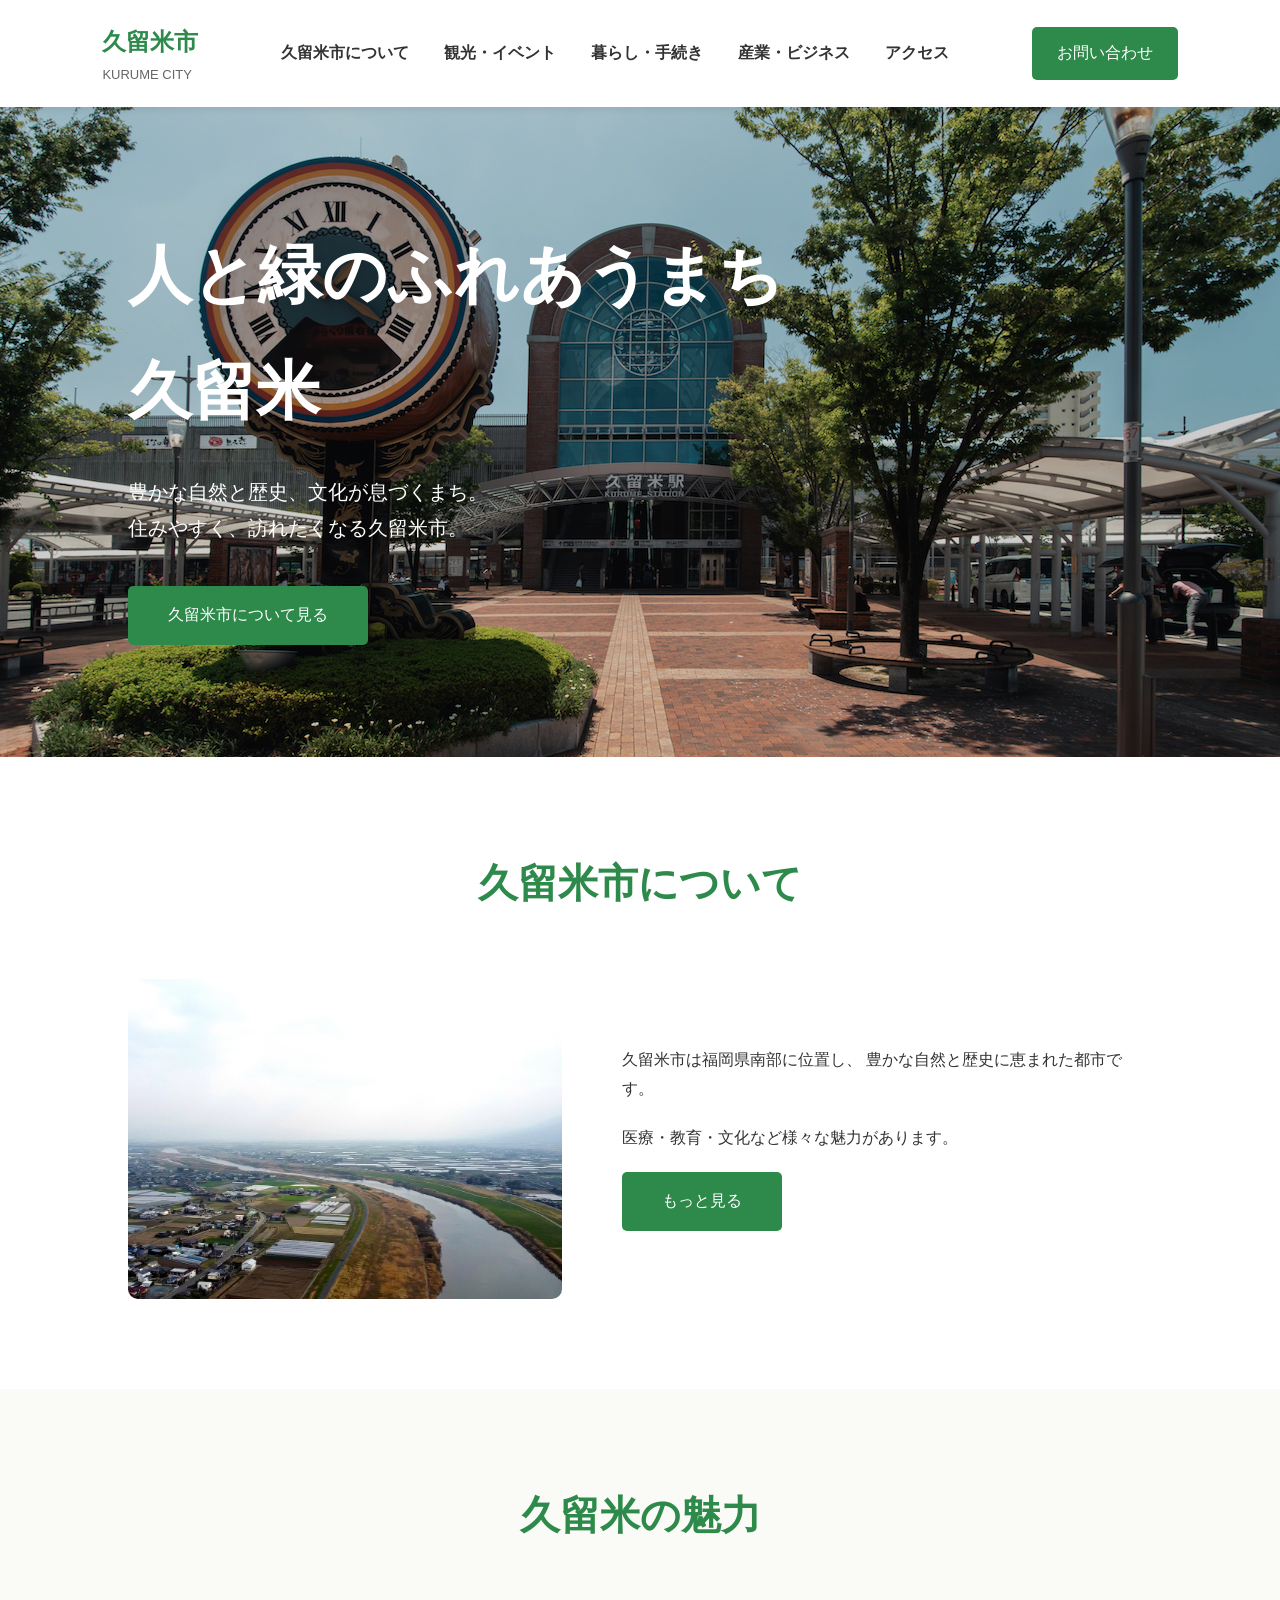
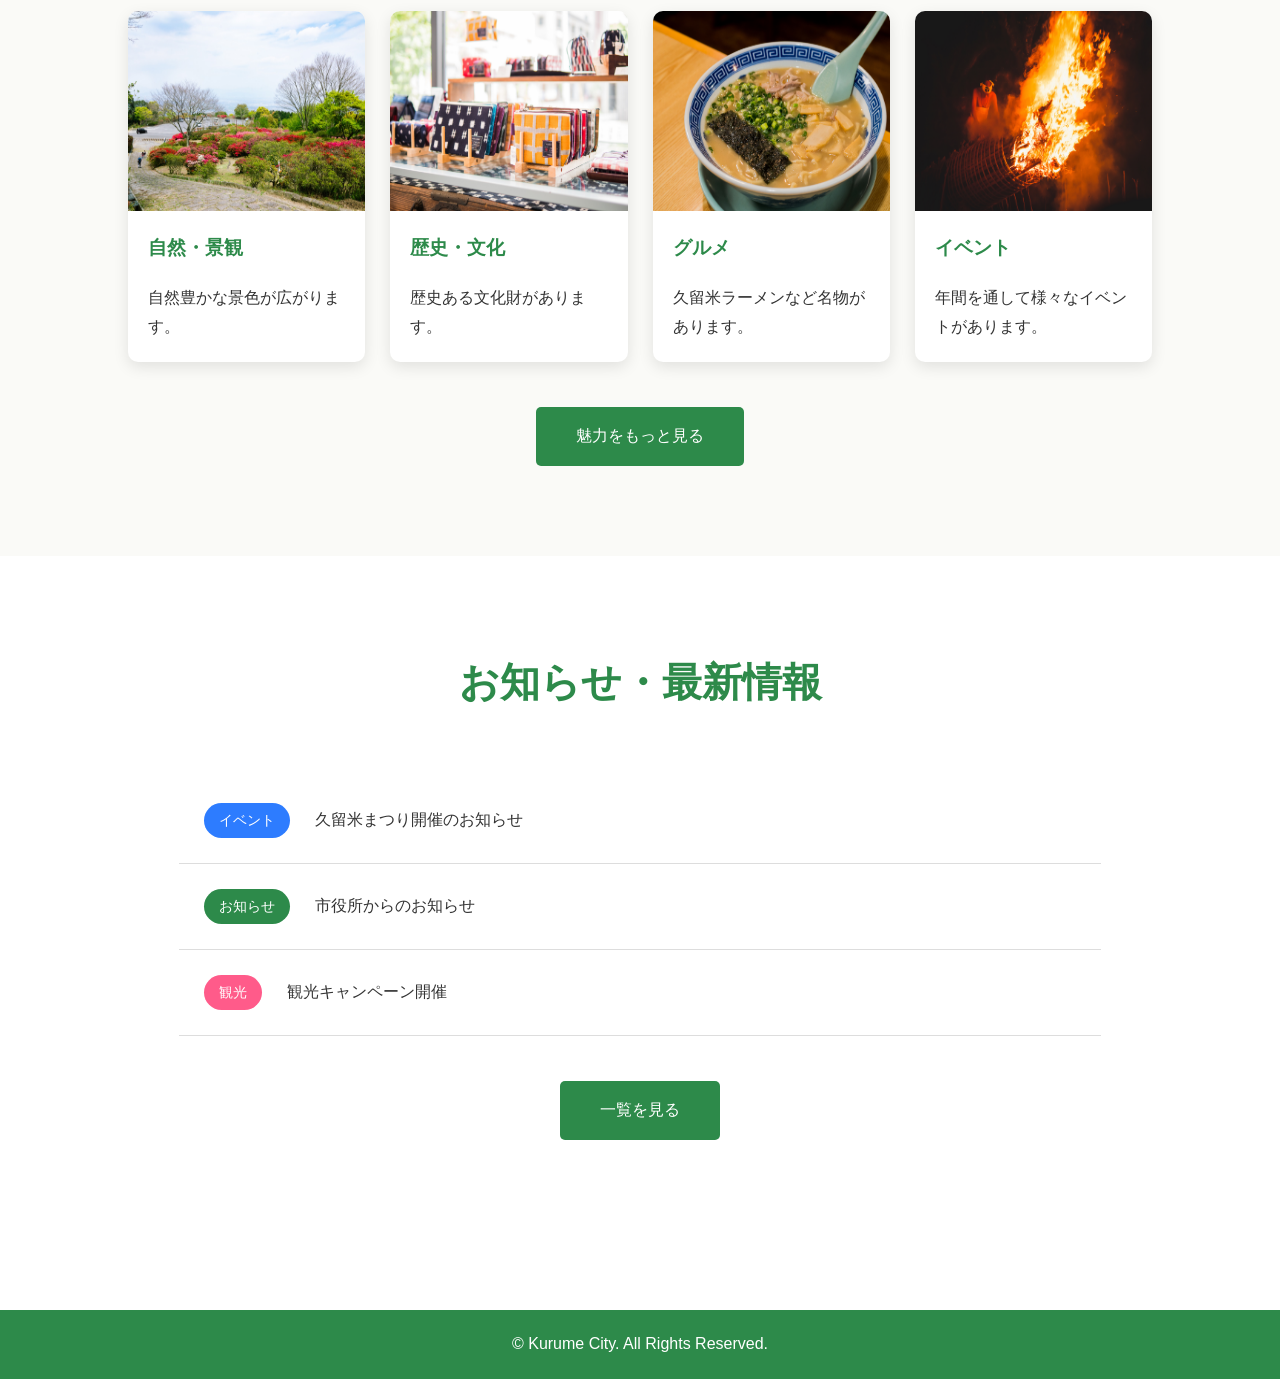
==== gagaga/index.html @ 1f62e01f "画像をつけた" ====
<!DOCTYPE html>
<html lang="ja">
<head>
    <meta charset="UTF-8">
    <meta name="viewport" content="width=device-width, initial-scale=1.0">
    <title>久留米市紹介</title>
    <link rel="stylesheet" href="style.css">
</head>

<body>

<!-- ================= ヘッダー ================= -->

<header>

    <div class="logo">
        <h2>久留米市</h2>
        <p>KURUME CITY</p>
    </div>

    <nav>
        <ul>
            <li><a href="#">久留米市について</a></li>
            <li><a href="#">観光・イベント</a></li>
            <li><a href="#">暮らし・手続き</a></li>
            <li><a href="#">産業・ビジネス</a></li>
            <li><a href="#">アクセス</a></li>
        </ul>
    </nav>

    <a href="#" class="contact">お問い合わせ</a>

</header>

<!-- ================= メイン画像 ================= -->

<section class="hero">

    <div class="hero-text">

        <h1>
            人と緑のふれあうまち<br>
            久留米
        </h1>

        <p>
            豊かな自然と歴史、文化が息づくまち。<br>
            住みやすく、訪れたくなる久留米市。
        </p>

        <a href="#" class="button">
            久留米市について見る
        </a>

    </div>

</section>

<!-- ================= 久留米市について ================= -->

<section class="about">

    <h2>久留米市について</h2>

    <div class="about-box">

        <div class="about-image"></div>

        <div class="about-text">

            <p>
                久留米市は福岡県南部に位置し、
                豊かな自然と歴史に恵まれた都市です。
            </p>

            <p>
                医療・教育・文化など様々な魅力があります。
            </p>

            <a href="#" class="button">
                もっと見る
            </a>

        </div>

    </div>

</section>

<!-- ================= 魅力 ================= -->

<section class="feature">

    <h2>久留米の魅力</h2>

    <div class="cards">

        <div class="card">

            <div class="card-image">
                <img class="card-images" src="images/久留米森林つつじ公園.jpg" alt="a">
            </div>

            <h3>自然・景観</h3>

            <p>自然豊かな景色が広がります。</p>

        </div>

        <div class="card">

            <div class="card-image">
                <img class="card-images" src="images/久留米絣.JPG" alt="a">
            </div>

            <h3>歴史・文化</h3>

            <p>歴史ある文化財があります。</p>

        </div>

        <div class="card">

            <div class="card-image">
                <img class="card-images" src="images/久留米ラーメン.JPG" alt="a">
            </div>

            <h3>グルメ</h3>

            <p>久留米ラーメンなど名物があります。</p>

        </div>

        <div class="card">

            <div class="card-image">
                <img class="card-images" src="images/鬼夜.jpg" alt="">
            </div>

            <h3>イベント</h3>

            <p>年間を通して様々なイベントがあります。</p>

        </div>

    </div>

    <div class="center">

        <a href="#" class="button">
            魅力をもっと見る
        </a>

    </div>

</section>

<!-- ================= お知らせ ================= -->

<section class="news">

    <h2>お知らせ・最新情報</h2>

    <div class="news-list">

        <div class="news-item">
            <span class="tag blue">イベント</span>
            <p>久留米まつり開催のお知らせ</p>
        </div>

        <div class="news-item">
            <span class="tag green">お知らせ</span>
            <p>市役所からのお知らせ</p>
        </div>

        <div class="news-item">
            <span class="tag pink">観光</span>
            <p>観光キャンペーン開催</p>
        </div>

    </div>

    <div class="center">

        <a href="#" class="button">
            一覧を見る
        </a>

    </div>

</section>

<!-- ================= フッター ================= -->

<footer>

    <div class="copy">

        © Kurume City. All Rights Reserved.

    </div>

</footer>

</body>
</html>
---- gagaga/style.css ----
/* ------------------------
   共通設定
------------------------ */
*{
    margin:0;
    padding:0;
    box-sizing:border-box;
}

body{
    font-family:"Yu Gothic","Hiragino Kaku Gothic ProN",sans-serif;
    color:#333;
    background:#fff;
    line-height:1.8;
}

a{
    text-decoration:none;
}

img{
    width:100%;
}

/* ------------------------
   ヘッダー
------------------------ */

header{
    display:flex;
    justify-content:space-between;
    align-items:center;
    padding:20px 8%;
    background:#fff;
    position:sticky;
    top:0;
    z-index:1000;
    box-shadow:0 2px 8px rgba(0,0,0,.08);
}

.logo h2{
    color:#2d8a4a;
}

.logo p{
    font-size:13px;
    color:#666;
}

nav ul{
    display:flex;
    list-style:none;
    gap:35px;
}

nav a{
    color:#333;
    font-weight:bold;
    transition:.3s;
}

nav a:hover{
    color:#2d8a4a;
}

.contact{
    background:#2d8a4a;
    color:#fff;
    padding:12px 25px;
    border-radius:5px;
    transition:.3s;
}

.contact:hover{
    background:#256f3c;
}

/* ------------------------
   メイン画像
------------------------ */

.hero{
    height:650px;

    background:
    linear-gradient(rgba(0,0,0,.2),rgba(0,0,0,.2)),
    url("images/JR久留米駅.jpg");

    background-size:cover;
    background-position:center;

    display:flex;
    align-items:center;

    padding-left:10%;
}

.hero-text{
    color:white;
}

.hero h1{
    font-size:64px;
    margin-bottom:25px;
}

.hero p{
    font-size:20px;
    margin-bottom:40px;
}

.button{

    display:inline-block;

    background:#2d8a4a;

    color:white;

    padding:15px 40px;

    border-radius:5px;

    transition:.3s;

}

.button:hover{

    background:#256f3c;

}

/* ------------------------
   共通
------------------------ */

section{

    padding:90px 10%;

}

section h2{

    text-align:center;

    font-size:40px;

    color:#2d8a4a;

    margin-bottom:60px;

}

/* ------------------------
   久留米市について
------------------------ */

.about-box{

    display:flex;

    align-items:center;

    gap:60px;

}

.about-image{

    width:45%;

    height:320px;

    background:#ddd url("images/筑後川.jpg") center/cover;

    border-radius:10px;

}

.about-text{

    width:55%;

}

.about-text p{

    margin-bottom:20px;

}

/* ------------------------
   魅力
------------------------ */

.feature{

    background:#fafaf7;

}

.cards{

    display:flex;

    justify-content:space-between;

    gap:25px;

}

.card{

    width:24%;

    background:white;

    border-radius:10px;

    overflow:hidden;

    box-shadow:0 5px 15px rgba(0,0,0,.1);

    transition:.3s;

}

.card:hover{

    transform:translateY(-8px);

}

.card-image{
    height:200px;
    background:#ccc;
}
.card-images{
    height:200px;
}
.card h3{

    margin:20px;

    color:#2d8a4a;

}

.card p{

    margin:0 20px 20px;

}

.center{

    text-align:center;

    margin-top:45px;

}

/* ------------------------
   お知らせ
------------------------ */

.news-list{

    width:90%;

    margin:auto;

}

.news-item{

    display:flex;

    align-items:center;

    gap:25px;

    padding:25px;

    border-bottom:1px solid #ddd;

}

.tag{

    color:white;

    padding:5px 15px;

    border-radius:30px;

    font-size:14px;

}

.blue{

    background:#2d7cff;

}

.green{

    background:#2d8a4a;

}

.pink{

    background:#ff5b8a;

}

/* ------------------------
   フッター
------------------------ */

footer{

    background:#eef4ef;

    margin-top:80px;

}

.copy{

    text-align:center;

    padding:20px;

    background:#2d8a4a;

    color:white;

}

/* ------------------------
   スマホ対応
------------------------ */

@media(max-width:768px){

header{

    flex-direction:column;

    gap:20px;

}

nav ul{

    flex-wrap:wrap;

    justify-content:center;

}

.hero{

    height:500px;

    padding:40px;

}

.hero h1{

    font-size:42px;

}

.about-box{

    flex-direction:column;

}

.about-image{

    width:100%;

}

.about-text{

    width:100%;

}

.cards{

    flex-direction:column;

}

.card{

    width:100%;

}

.footer-container{

    flex-direction:column;

    gap:40px;

}

.news-item{

    flex-direction:column;

    align-items:flex-start;

}

}
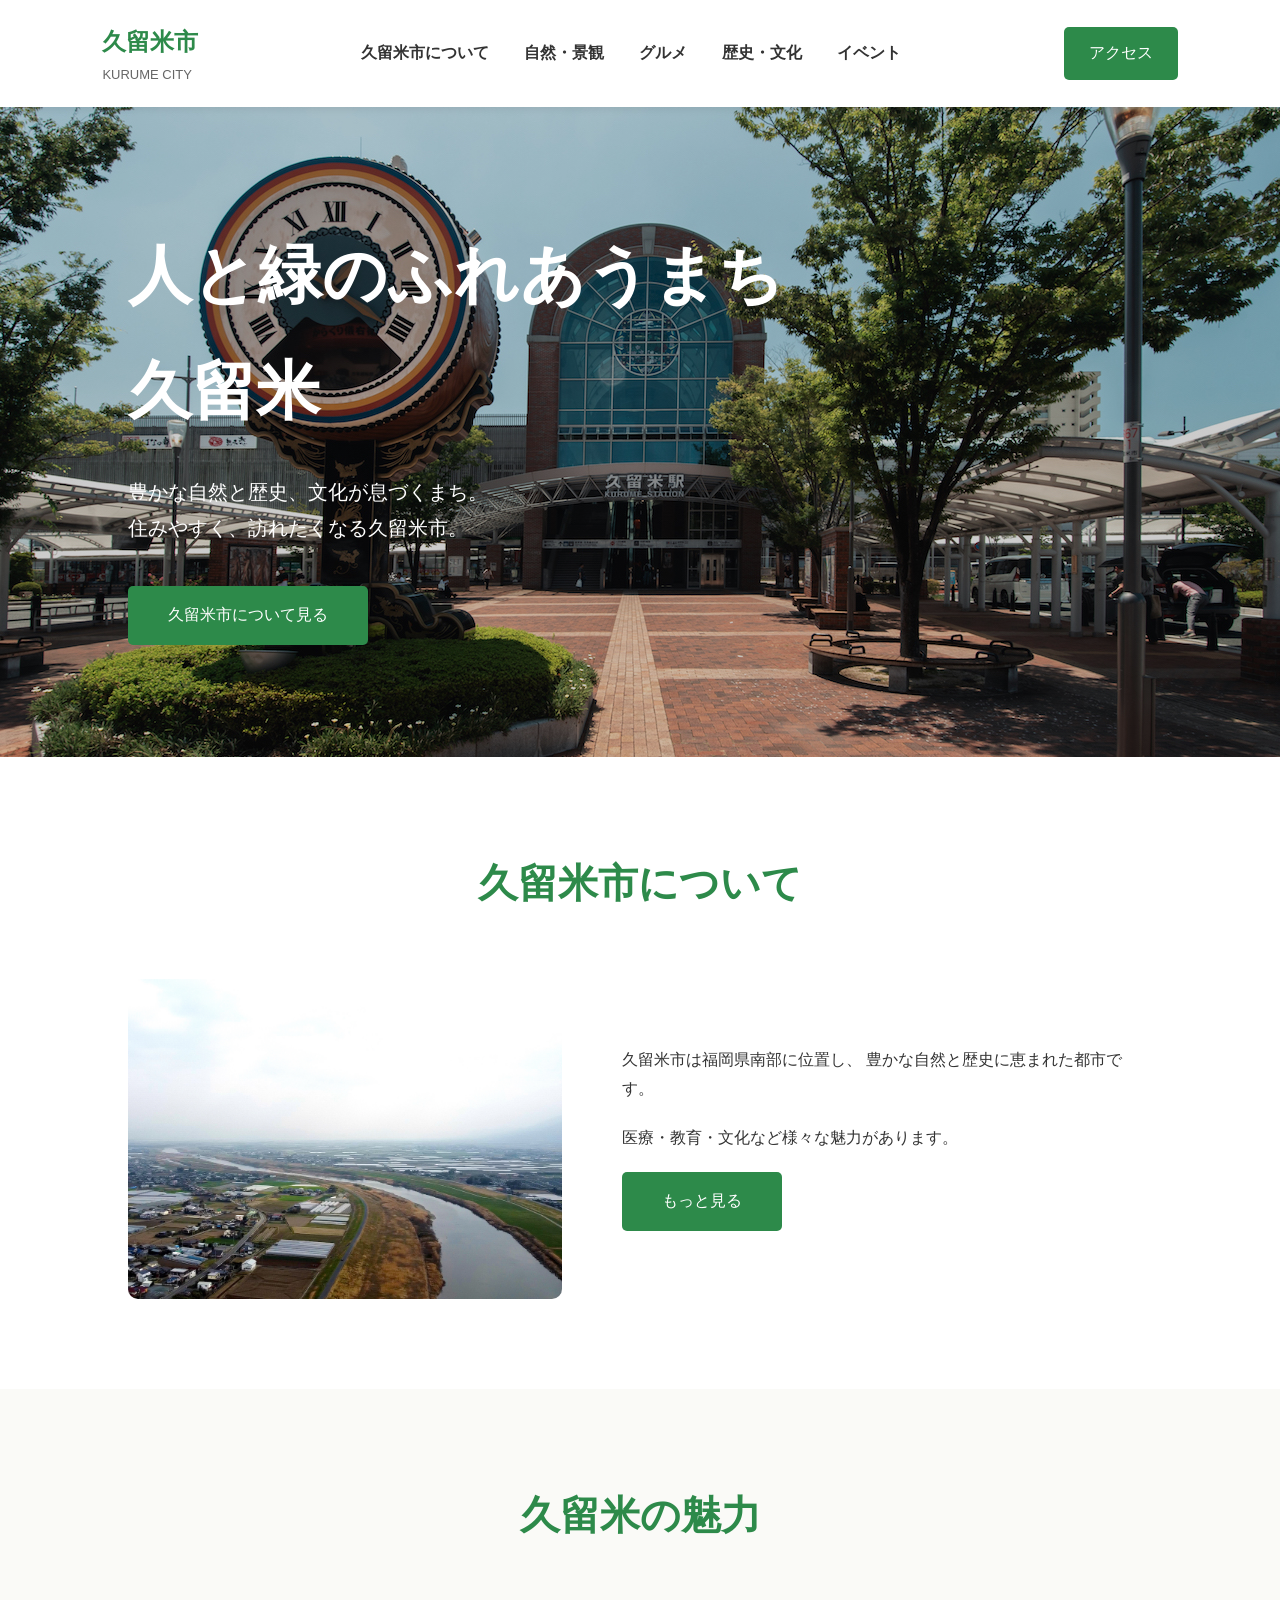
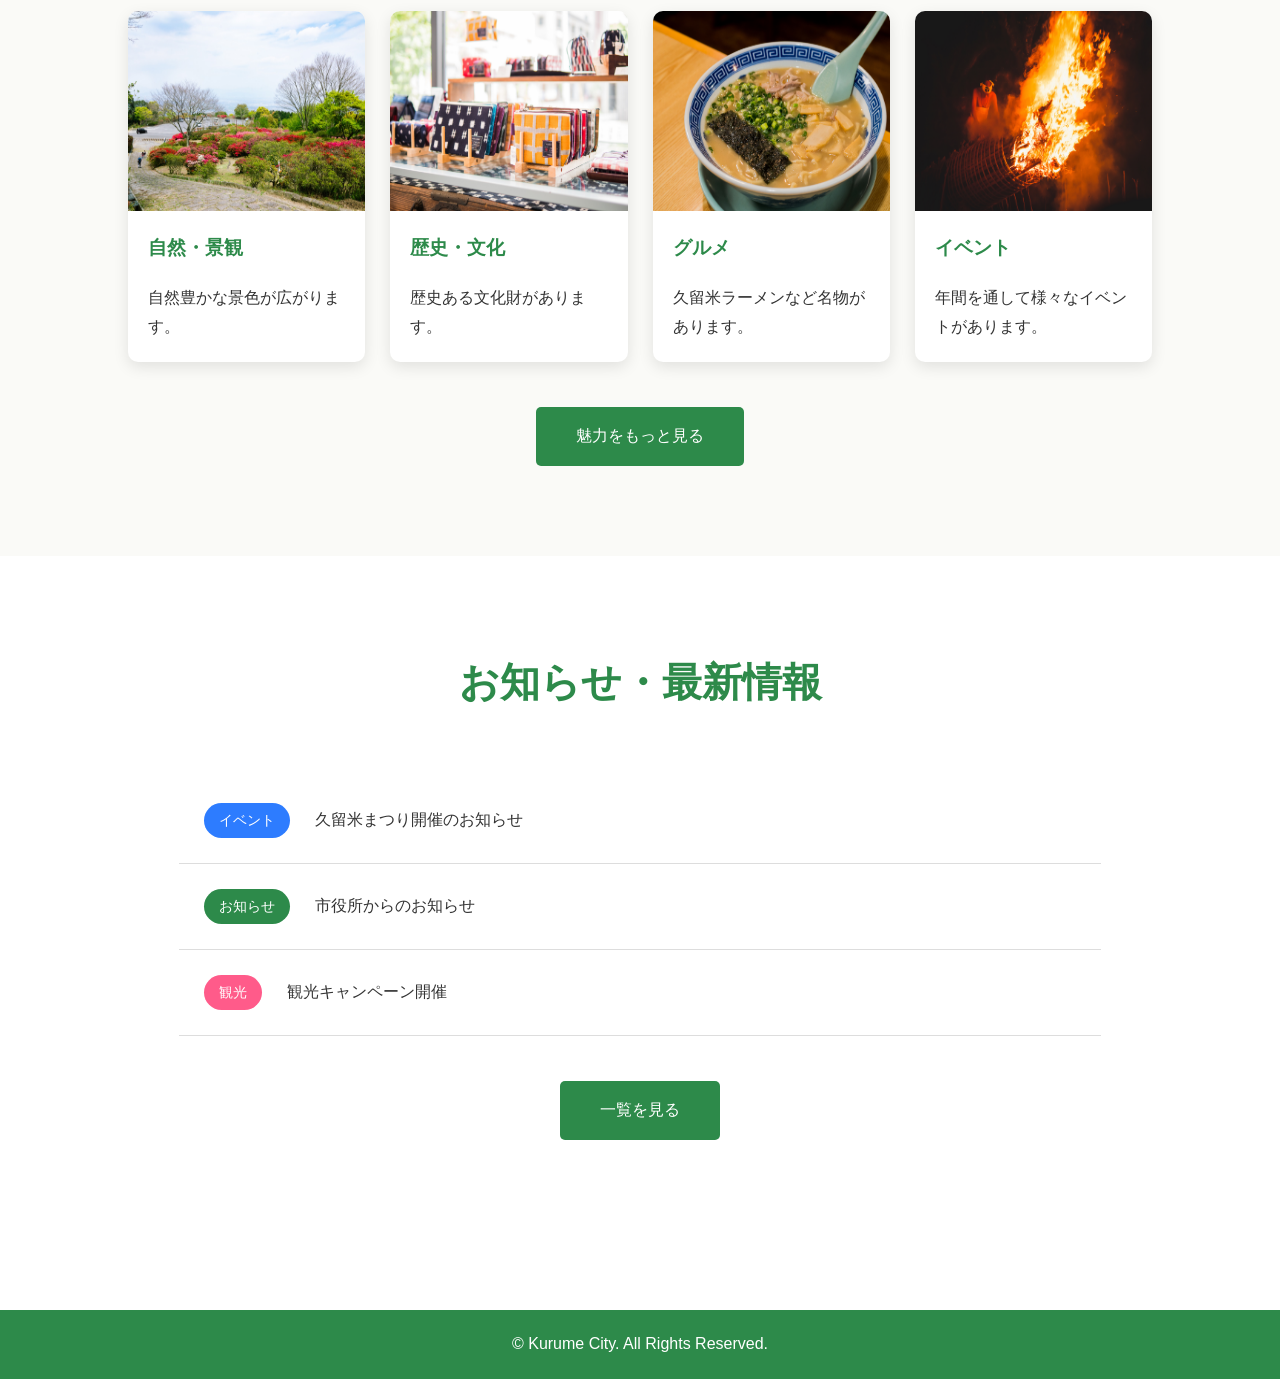
==== commit 3444f507: "コーディング" ====
--- a/gagaga/index.html
+++ b/gagaga/index.html
@@ -21,14 +21,14 @@
     <nav>
         <ul>
             <li><a href="#">久留米市について</a></li>
-            <li><a href="#">観光・イベント</a></li>
-            <li><a href="#">暮らし・手続き</a></li>
-            <li><a href="#">産業・ビジネス</a></li>
-            <li><a href="#">アクセス</a></li>
+            <li><a href="#">自然・景観</a></li>
+            <li><a href="#">グルメ</a></li>
+            <li><a href="#">歴史・文化</a></li>
+            <li><a href="#">イベント</a></li>
         </ul>
     </nav>
 
-    <a href="#" class="contact">お問い合わせ</a>
+    <a href="#" class="contact">アクセス</a>
 
 </header>
 
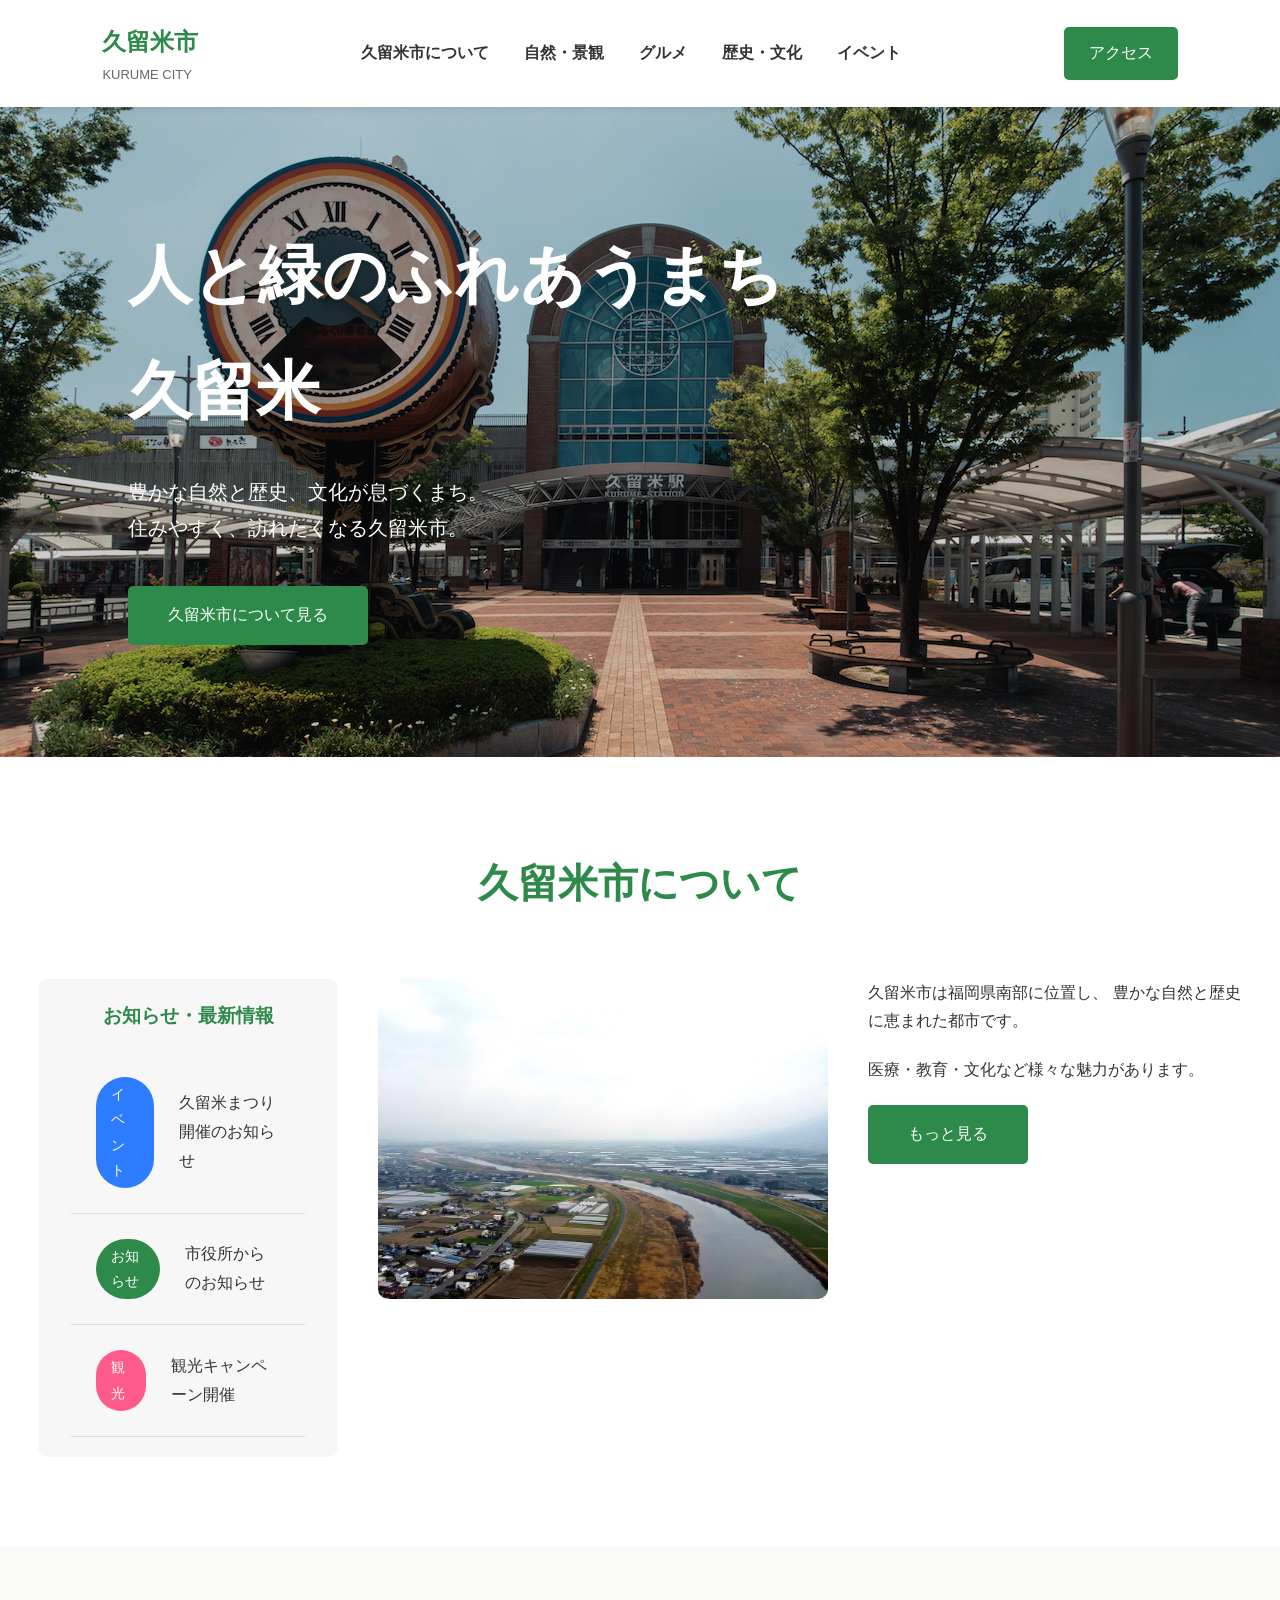
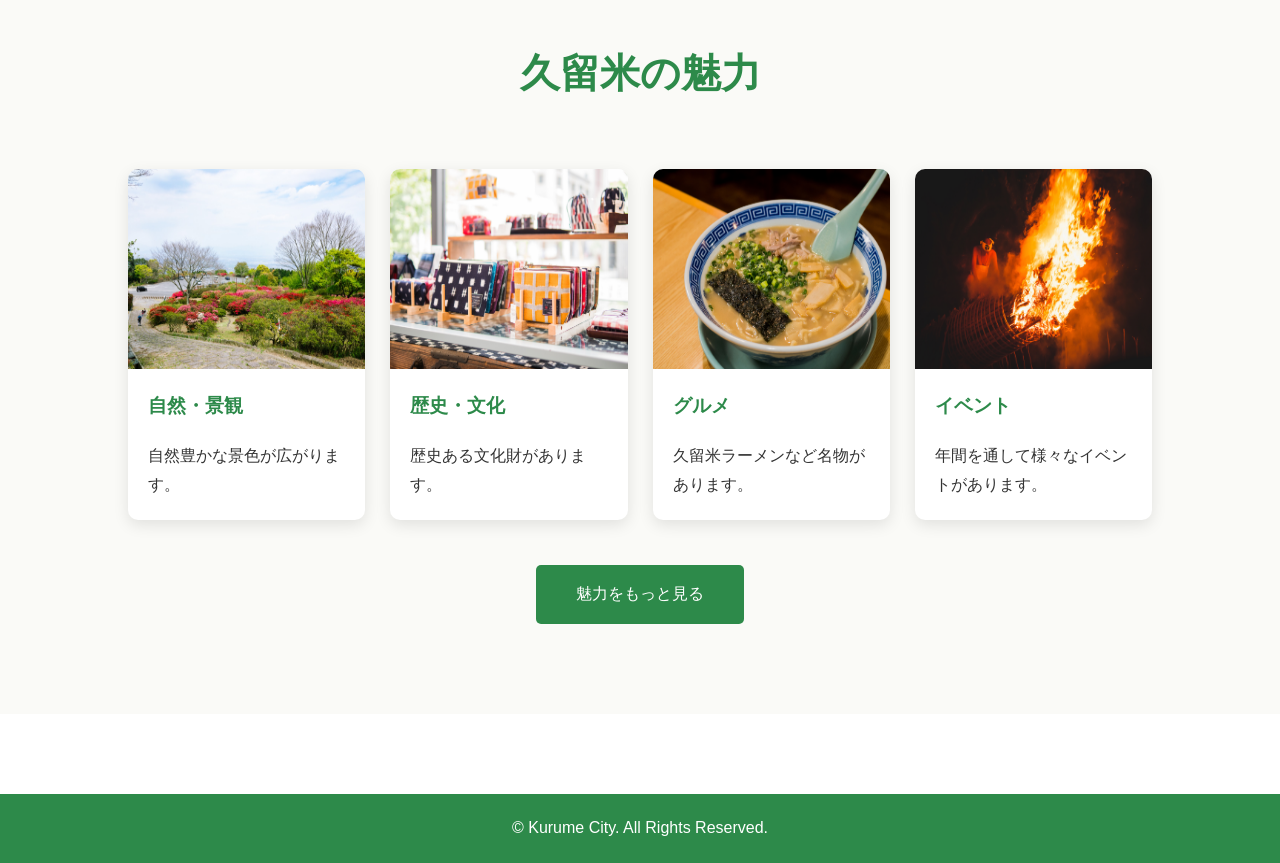
==== commit eb53bff4: "コーディング" ====
--- a/gagaga/index.html
+++ b/gagaga/index.html
@@ -64,7 +64,36 @@
 
     <div class="about-box">
 
-        <div class="about-image"></div>
+        <!-- 左側（お知らせ） -->
+        <aside class="news-side">
+
+            <h3>お知らせ・最新情報</h3>
+
+            <div class="news-list">
+
+                <div class="news-item">
+                    <span class="tag blue">イベント</span>
+                    <p>久留米まつり開催のお知らせ</p>
+                </div>
+
+                <div class="news-item">
+                    <span class="tag green">お知らせ</span>
+                    <p>市役所からのお知らせ</p>
+                </div>
+
+                <div class="news-item">
+                    <span class="tag pink">観光</span>
+                    <p>観光キャンペーン開催</p>
+                </div>
+
+            </div>
+
+        </aside>
+
+        <!-- 右側 -->
+        <div class="about-image">
+            <img src="images/about.jpg" alt="">
+        </div>
 
         <div class="about-text">
 
@@ -77,9 +106,7 @@
                 医療・教育・文化など様々な魅力があります。
             </p>
 
-            <a href="#" class="button">
-                もっと見る
-            </a>
+            <a href="#" class="button">もっと見る</a>
 
         </div>
 
@@ -157,38 +184,6 @@
 
 <!-- ================= お知らせ ================= -->
 
-<section class="news">
-
-    <h2>お知らせ・最新情報</h2>
-
-    <div class="news-list">
-
-        <div class="news-item">
-            <span class="tag blue">イベント</span>
-            <p>久留米まつり開催のお知らせ</p>
-        </div>
-
-        <div class="news-item">
-            <span class="tag green">お知らせ</span>
-            <p>市役所からのお知らせ</p>
-        </div>
-
-        <div class="news-item">
-            <span class="tag pink">観光</span>
-            <p>観光キャンペーン開催</p>
-        </div>
-
-    </div>
-
-    <div class="center">
-
-        <a href="#" class="button">
-            一覧を見る
-        </a>
-
-    </div>
-
-</section>
 
 <!-- ================= フッター ================= -->
 
--- a/gagaga/style.css
+++ b/gagaga/style.css
@@ -5,6 +5,7 @@
     margin:0;
     padding:0;
     box-sizing:border-box;
+    border: solid 0px black;
 }
 
 body{
@@ -157,6 +158,9 @@
    久留米市について
 ------------------------ */
 
+.about {
+    padding: 90px 3%;;
+}
 .about-box{
 
     display:flex;
@@ -189,6 +193,40 @@
 
     margin-bottom:20px;
 
+}
+.about-box{
+    display:flex;
+    gap:40px;
+    align-items:flex-start;
+}
+
+/* 左側のお知らせ */
+.news-side{
+    width:300px;
+    background:#f7f7f7;
+    padding:20px;
+    border-radius:10px;
+}
+
+.news-side h3{
+    text-align:center;
+    color:#2d8a4a;
+    margin-bottom:20px;
+}
+
+/* 真ん中の画像 */
+.about-image{
+    width:450px;
+}
+
+.about-image img{
+    width:100%;
+    border-radius:10px;
+}
+
+/* 右側の説明 */
+.about-text{
+    flex:1;
 }
 
 /* ------------------------
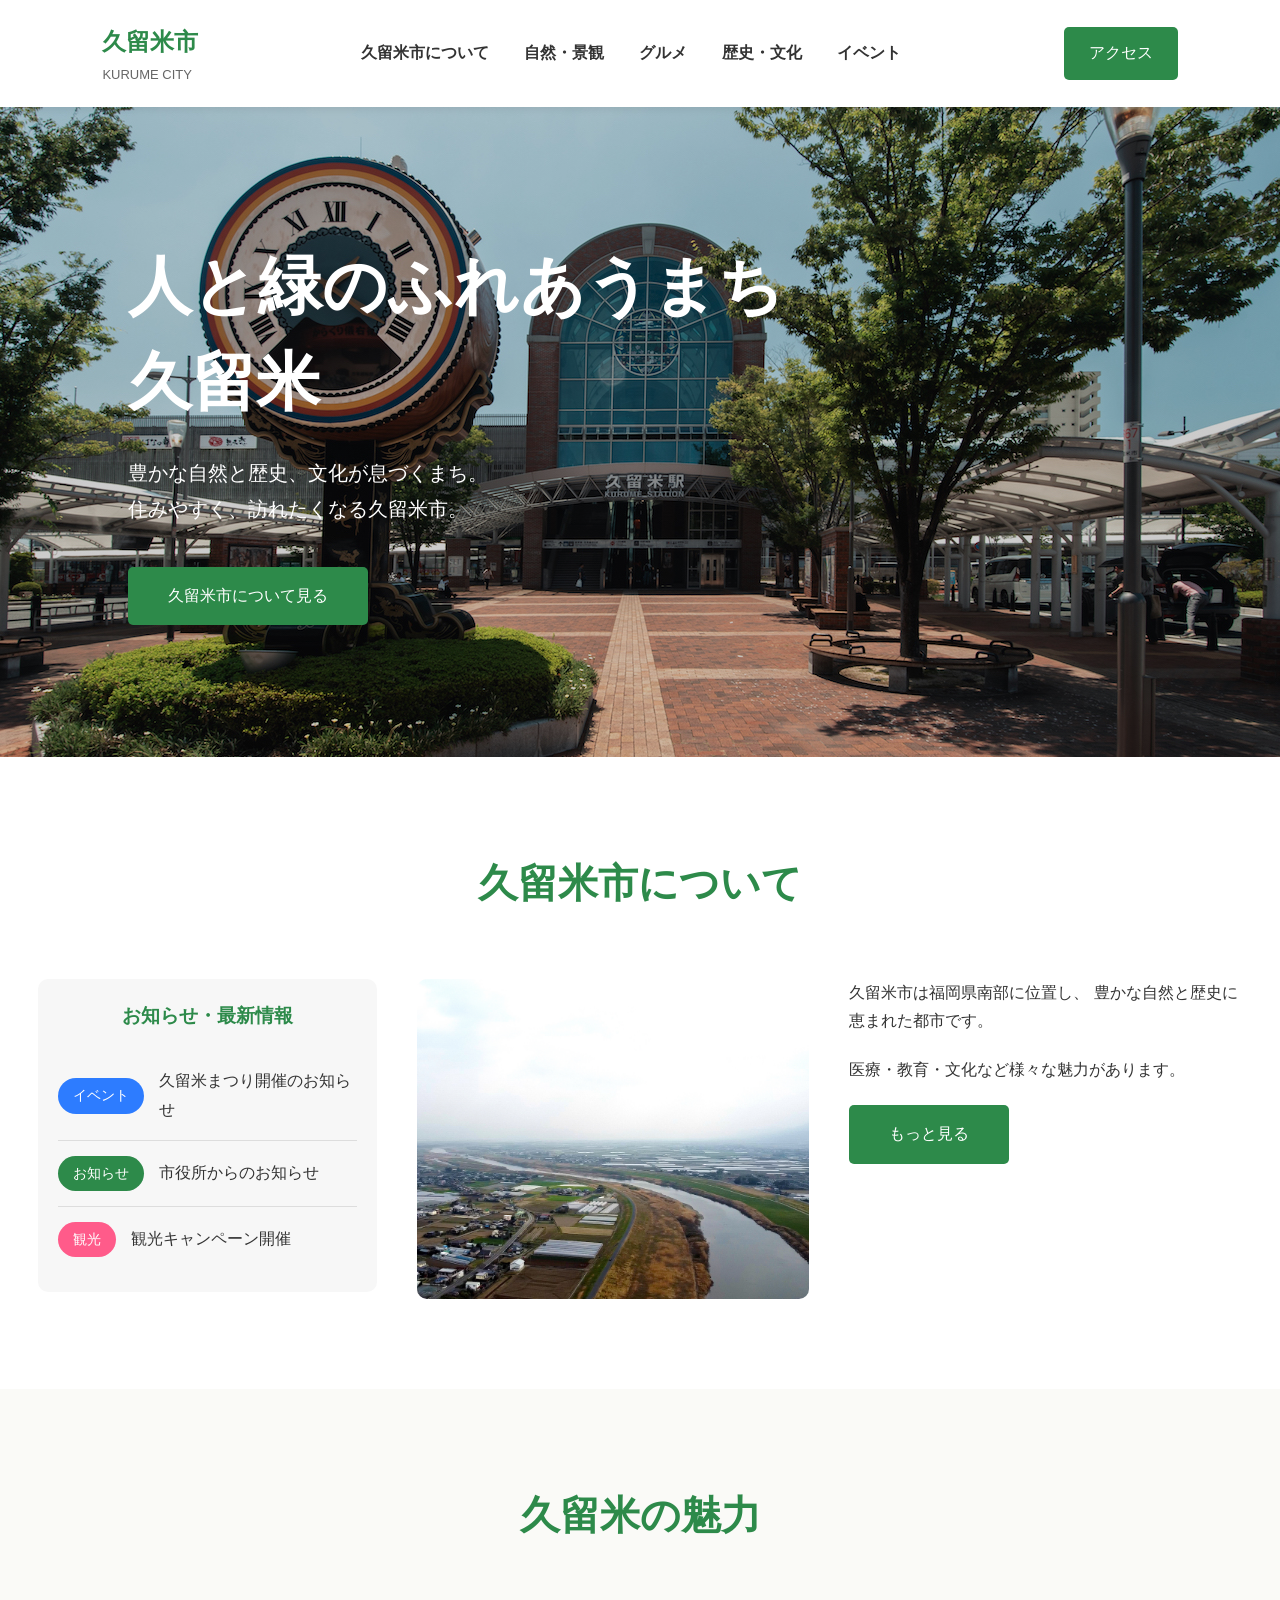
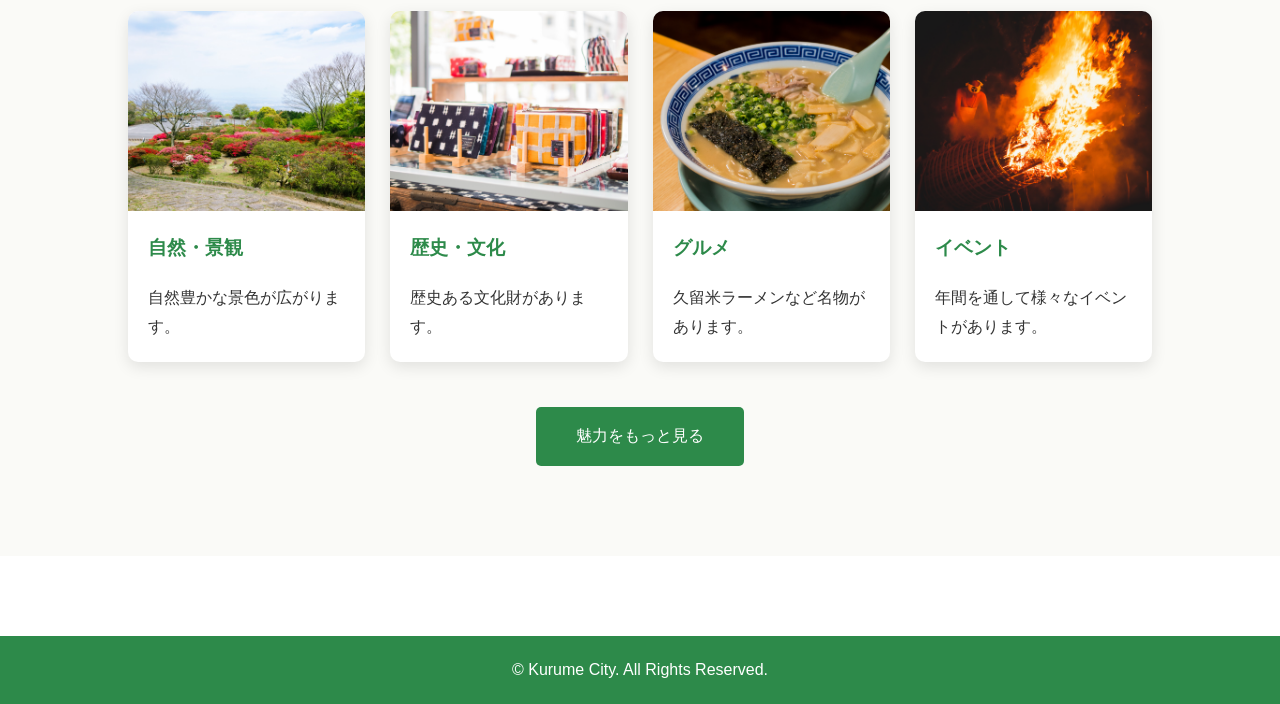
==== commit 0208f3b1: "home完成" ====
--- a/gagaga/index.html
+++ b/gagaga/index.html
@@ -20,11 +20,11 @@
 
     <nav>
         <ul>
-            <li><a href="#">久留米市について</a></li>
+            <li><a href="index.html">久留米市について</a></li>
             <li><a href="#">自然・景観</a></li>
             <li><a href="#">グルメ</a></li>
             <li><a href="#">歴史・文化</a></li>
-            <li><a href="#">イベント</a></li>
+            <li><a href="event.html">イベント</a></li>
         </ul>
     </nav>
 
@@ -92,7 +92,7 @@
 
         <!-- 右側 -->
         <div class="about-image">
-            <img src="images/about.jpg" alt="">
+            <img src="images/筑後川.jpg" alt="">
         </div>
 
         <div class="about-text">
--- a/gagaga/style.css
+++ b/gagaga/style.css
@@ -1,465 +1,546 @@
-/* ------------------------
-   共通設定
------------------------- */
-*{
-    margin:0;
-    padding:0;
-    box-sizing:border-box;
-    border: solid 0px black;
-}
-
-body{
-    font-family:"Yu Gothic","Hiragino Kaku Gothic ProN",sans-serif;
-    color:#333;
-    background:#fff;
-    line-height:1.8;
-}
-
-a{
-    text-decoration:none;
-}
-
-img{
-    width:100%;
-}
-
-/* ------------------------
+* {
+    margin: 0;
+    padding: 0;
+    box-sizing: border-box;
+}
+
+body {
+    font-family: "Yu Gothic", "Hiragino Kaku Gothic ProN", sans-serif;
+    color: #333;
+    background: #fff;
+    line-height: 1.8;
+}
+
+a {
+    text-decoration: none;
+}
+
+img {
+    width: 100%;
+    display: block;
+}
+
+
+/* ==================================================
    ヘッダー
------------------------- */
-
-header{
-    display:flex;
-    justify-content:space-between;
-    align-items:center;
-    padding:20px 8%;
-    background:#fff;
-    position:sticky;
-    top:0;
-    z-index:1000;
-    box-shadow:0 2px 8px rgba(0,0,0,.08);
-}
-
-.logo h2{
-    color:#2d8a4a;
-}
-
-.logo p{
-    font-size:13px;
-    color:#666;
-}
-
-nav ul{
-    display:flex;
-    list-style:none;
-    gap:35px;
-}
-
-nav a{
-    color:#333;
-    font-weight:bold;
-    transition:.3s;
-}
-
-nav a:hover{
-    color:#2d8a4a;
-}
-
-.contact{
-    background:#2d8a4a;
-    color:#fff;
-    padding:12px 25px;
-    border-radius:5px;
-    transition:.3s;
-}
-
-.contact:hover{
-    background:#256f3c;
-}
-
-/* ------------------------
-   メイン画像
------------------------- */
-
-.hero{
-    height:650px;
+================================================== */
+
+header {
+    display: flex;
+    justify-content: space-between;
+    align-items: center;
+
+    padding: 20px 8%;
+
+    background: #fff;
+
+    position: sticky;
+    top: 0;
+    z-index: 1000;
+
+    box-shadow: 0 2px 8px rgba(0, 0, 0, 0.08);
+}
+
+
+/* --------------------------
+   ロゴ
+-------------------------- */
+
+.logo h2 {
+    color: #2d8a4a;
+}
+
+.logo p {
+    font-size: 13px;
+    color: #666;
+}
+
+
+/* --------------------------
+   ナビゲーション
+-------------------------- */
+
+nav ul {
+    display: flex;
+    gap: 35px;
+
+    list-style: none;
+}
+
+nav a {
+    color: #333;
+    font-weight: bold;
+
+    transition: 0.3s;
+}
+
+nav a:hover {
+    color: #2d8a4a;
+}
+
+
+/* --------------------------
+   アクセスボタン
+-------------------------- */
+
+.contact {
+    padding: 12px 25px;
+
+    background: #2d8a4a;
+    color: #fff;
+
+    border-radius: 5px;
+
+    transition: 0.3s;
+}
+
+.contact:hover {
+    background: #256f3c;
+}
+
+
+/* ==================================================
+   メインビジュアル
+================================================== */
+
+.hero {
+    height: 650px;
 
     background:
-    linear-gradient(rgba(0,0,0,.2),rgba(0,0,0,.2)),
-    url("images/JR久留米駅.jpg");
-
-    background-size:cover;
-    background-position:center;
-
-    display:flex;
-    align-items:center;
-
-    padding-left:10%;
-}
-
-.hero-text{
-    color:white;
-}
-
-.hero h1{
-    font-size:64px;
-    margin-bottom:25px;
-}
-
-.hero p{
-    font-size:20px;
-    margin-bottom:40px;
-}
-
-.button{
-
-    display:inline-block;
-
-    background:#2d8a4a;
-
-    color:white;
-
-    padding:15px 40px;
-
-    border-radius:5px;
-
-    transition:.3s;
-
-}
-
-.button:hover{
-
-    background:#256f3c;
-
-}
-
-/* ------------------------
-   共通
------------------------- */
-
-section{
-
-    padding:90px 10%;
-
-}
-
-section h2{
-
-    text-align:center;
-
-    font-size:40px;
-
-    color:#2d8a4a;
-
-    margin-bottom:60px;
-
-}
-
-/* ------------------------
+        linear-gradient(
+            rgba(0, 0, 0, 0.2),
+            rgba(0, 0, 0, 0.2)
+        ),
+        url("images/JR久留米駅.jpg");
+
+    background-size: cover;
+    background-position: center;
+
+    display: flex;
+    align-items: center;
+
+    padding-left: 10%;
+}
+
+.hero-text {
+    color: #fff;
+}
+
+.hero h1 {
+    font-size: 64px;
+    line-height: 1.5;
+
+    margin-bottom: 25px;
+}
+
+.hero p {
+    font-size: 20px;
+
+    margin-bottom: 40px;
+}
+
+
+/* ==================================================
+   ボタン
+================================================== */
+
+.button {
+    display: inline-block;
+
+    padding: 15px 40px;
+
+    background: #2d8a4a;
+    color: #fff;
+
+    border-radius: 5px;
+
+    transition: 0.3s;
+}
+
+.button:hover {
+    background: #256f3c;
+}
+
+
+/* ==================================================
+   セクション共通
+================================================== */
+
+section {
+    padding: 90px 10%;
+}
+
+section h2 {
+    text-align: center;
+
+    font-size: 40px;
+    color: #2d8a4a;
+
+    margin-bottom: 60px;
+}
+
+
+/* ==================================================
    久留米市について
------------------------- */
+================================================== */
 
 .about {
-    padding: 90px 3%;;
-}
-.about-box{
-
-    display:flex;
-
-    align-items:center;
-
-    gap:60px;
-
-}
-
-.about-image{
-
-    width:45%;
-
-    height:320px;
-
-    background:#ddd url("images/筑後川.jpg") center/cover;
-
-    border-radius:10px;
-
-}
-
-.about-text{
-
-    width:55%;
-
-}
-
-.about-text p{
-
-    margin-bottom:20px;
-
-}
-.about-box{
-    display:flex;
-    gap:40px;
-    align-items:flex-start;
-}
-
-/* 左側のお知らせ */
-.news-side{
-    width:300px;
-    background:#f7f7f7;
-    padding:20px;
-    border-radius:10px;
-}
-
-.news-side h3{
-    text-align:center;
-    color:#2d8a4a;
-    margin-bottom:20px;
-}
-
-/* 真ん中の画像 */
-.about-image{
-    width:450px;
-}
-
-.about-image img{
-    width:100%;
-    border-radius:10px;
-}
-
-/* 右側の説明 */
-.about-text{
-    flex:1;
-}
-
-/* ------------------------
-   魅力
------------------------- */
-
-.feature{
-
-    background:#fafaf7;
-
-}
-
-.cards{
-
-    display:flex;
-
-    justify-content:space-between;
-
-    gap:25px;
-
-}
-
-.card{
-
-    width:24%;
-
-    background:white;
-
-    border-radius:10px;
-
-    overflow:hidden;
-
-    box-shadow:0 5px 15px rgba(0,0,0,.1);
-
-    transition:.3s;
-
-}
-
-.card:hover{
-
-    transform:translateY(-8px);
-
-}
-
-.card-image{
-    height:200px;
-    background:#ccc;
-}
-.card-images{
-    height:200px;
-}
-.card h3{
-
-    margin:20px;
-
-    color:#2d8a4a;
-
-}
-
-.card p{
-
-    margin:0 20px 20px;
-
-}
-
-.center{
-
-    text-align:center;
-
-    margin-top:45px;
-
-}
-
-/* ------------------------
-   お知らせ
------------------------- */
-
-.news-list{
-
-    width:90%;
-
-    margin:auto;
-
-}
-
-.news-item{
-
-    display:flex;
-
-    align-items:center;
-
-    gap:25px;
-
-    padding:25px;
-
-    border-bottom:1px solid #ddd;
-
-}
-
-.tag{
-
-    color:white;
-
-    padding:5px 15px;
-
-    border-radius:30px;
-
-    font-size:14px;
-
-}
-
-.blue{
-
-    background:#2d7cff;
-
-}
-
-.green{
-
-    background:#2d8a4a;
-
-}
-
-.pink{
-
-    background:#ff5b8a;
-
-}
-
-/* ------------------------
+    padding: 90px 3%;
+}
+
+
+/* --------------------------
+   3列レイアウト
+-------------------------- */
+
+.about-box {
+    display: flex;
+    align-items: flex-start;
+
+    gap: 40px;
+}
+
+
+/* --------------------------
+   左側：お知らせ
+-------------------------- */
+
+.news-side {
+    width: 30%;
+
+    padding: 20px;
+
+    background: #f7f7f7;
+
+    border-radius: 10px;
+}
+
+.news-side h3 {
+    text-align: center;
+
+    color: #2d8a4a;
+
+    margin-bottom: 20px;
+}
+
+
+/* --------------------------
+   お知らせ一覧
+-------------------------- */
+
+.news-list {
+    width: 100%;
+    margin: auto;
+}
+
+.news-item {
+    display: flex;
+    align-items: center;
+
+    gap: 15px;
+
+    padding: 15px 0;
+
+    border-bottom: 1px solid #ddd;
+}
+
+.news-item:last-child {
+    border-bottom: none;
+}
+
+
+/* --------------------------
+   お知らせタグ
+-------------------------- */
+
+.tag {
+    flex-shrink: 0;
+
+    padding: 5px 15px;
+
+    color: #fff;
+
+    border-radius: 30px;
+
+    font-size: 14px;
+}
+
+.blue {
+    background: #2d7cff;
+}
+
+.green {
+    background: #2d8a4a;
+}
+
+.pink {
+    background: #ff5b8a;
+}
+
+
+/* --------------------------
+   真ん中：画像
+-------------------------- */
+
+.about-image {
+    width: 35%;
+}
+
+.about-image img {
+    width: 100%;
+    height: 320px;
+    object-fit: cover;
+
+    border-radius: 10px;
+}
+
+
+/* --------------------------
+   右側：説明
+-------------------------- */
+
+.about-text {
+    width: 35%;
+}
+
+.about-text p {
+    margin-bottom: 20px;
+}
+
+
+/* ==================================================
+   久留米の魅力
+================================================== */
+
+.feature {
+    background: #fafaf7;
+}
+
+
+/* --------------------------
+   カード一覧
+-------------------------- */
+
+.cards {
+    display: flex;
+    justify-content: space-between;
+
+    gap: 25px;
+}
+
+
+/* --------------------------
+   カード
+-------------------------- */
+
+.card {
+    width: 24%;
+
+    background: #fff;
+
+    border-radius: 10px;
+
+    overflow: hidden;
+
+    box-shadow: 0 5px 15px rgba(0, 0, 0, 0.1);
+
+    transition: 0.3s;
+}
+
+.card:hover {
+    transform: translateY(-8px);
+}
+
+
+/* --------------------------
+   カード画像
+-------------------------- */
+
+.card-image {
+    height: 200px;
+
+    background: #ccc;
+
+    overflow: hidden;
+}
+
+.card-images {
+    width: 100%;
+    height: 200px;
+
+    object-fit: cover;
+
+    transition: 0.3s;
+}
+
+.card:hover .card-images {
+    transform: scale(1.05);
+}
+
+
+/* --------------------------
+   カード文字
+-------------------------- */
+
+.card h3 {
+    margin: 20px;
+
+    color: #2d8a4a;
+}
+
+.card p {
+    margin: 0 20px 20px;
+}
+
+
+/* --------------------------
+   中央ボタン
+-------------------------- */
+
+.center {
+    text-align: center;
+
+    margin-top: 45px;
+}
+
+
+/* ==================================================
    フッター
------------------------- */
-
-footer{
-
-    background:#eef4ef;
-
-    margin-top:80px;
-
-}
-
-.copy{
-
-    text-align:center;
-
-    padding:20px;
-
-    background:#2d8a4a;
-
-    color:white;
-
-}
-
-/* ------------------------
-   スマホ対応
------------------------- */
-
-@media(max-width:768px){
-
-header{
-
-    flex-direction:column;
-
-    gap:20px;
-
-}
-
-nav ul{
-
-    flex-wrap:wrap;
-
-    justify-content:center;
-
-}
-
-.hero{
-
-    height:500px;
-
-    padding:40px;
-
-}
-
-.hero h1{
-
-    font-size:42px;
-
-}
-
-.about-box{
-
-    flex-direction:column;
-
-}
-
-.about-image{
-
-    width:100%;
-
-}
-
-.about-text{
-
-    width:100%;
-
-}
-
-.cards{
-
-    flex-direction:column;
-
-}
-
-.card{
-
-    width:100%;
-
-}
-
-.footer-container{
-
-    flex-direction:column;
-
-    gap:40px;
-
-}
-
-.news-item{
-
-    flex-direction:column;
-
-    align-items:flex-start;
-
-}
+================================================== */
+
+footer {
+    background: #eef4ef;
+
+    margin-top: 80px;
+}
+
+.copy {
+    text-align: center;
+
+    padding: 20px;
+
+    background: #2d8a4a;
+
+    color: #fff;
+}
+
+
+/* ==================================================
+   スマートフォン対応
+================================================== */
+
+@media (max-width: 768px) {
+
+    /* --------------------------
+       ヘッダー
+    -------------------------- */
+
+    header {
+        flex-direction: column;
+
+        gap: 20px;
+    }
+
+    nav ul {
+        flex-wrap: wrap;
+
+        justify-content: center;
+
+        gap: 15px;
+    }
+
+
+    /* --------------------------
+       メインビジュアル
+    -------------------------- */
+
+    .hero {
+        height: 500px;
+
+        padding: 40px;
+    }
+
+    .hero h1 {
+        font-size: 42px;
+    }
+
+    .hero p {
+        font-size: 16px;
+    }
+
+
+    /* --------------------------
+       セクション
+    -------------------------- */
+
+    section {
+        padding: 70px 5%;
+    }
+
+    section h2 {
+        font-size: 32px;
+
+        margin-bottom: 40px;
+    }
+
+
+    /* --------------------------
+       久留米市について
+    -------------------------- */
+
+    .about {
+        padding: 70px 5%;
+    }
+
+    .about-box {
+        flex-direction: column;
+    }
+
+    .news-side,
+    .about-image,
+    .about-text {
+        width: 100%;
+    }
+
+    .about-image img {
+        height: 300px;
+    }
+
+
+    /* --------------------------
+       魅力カード
+    -------------------------- */
+
+    .cards {
+        flex-direction: column;
+
+        gap: 30px;
+    }
+
+    .card {
+        width: 100%;
+    }
+
+
+    /* --------------------------
+       お知らせ
+    -------------------------- */
+
+    .news-item {
+        flex-direction: column;
+
+        align-items: flex-start;
+
+        gap: 8px;
+    }
+
+
+    /* --------------------------
+       ボタン
+    -------------------------- */
+
+    .button {
+        padding: 12px 30px;
+    }
 
 }
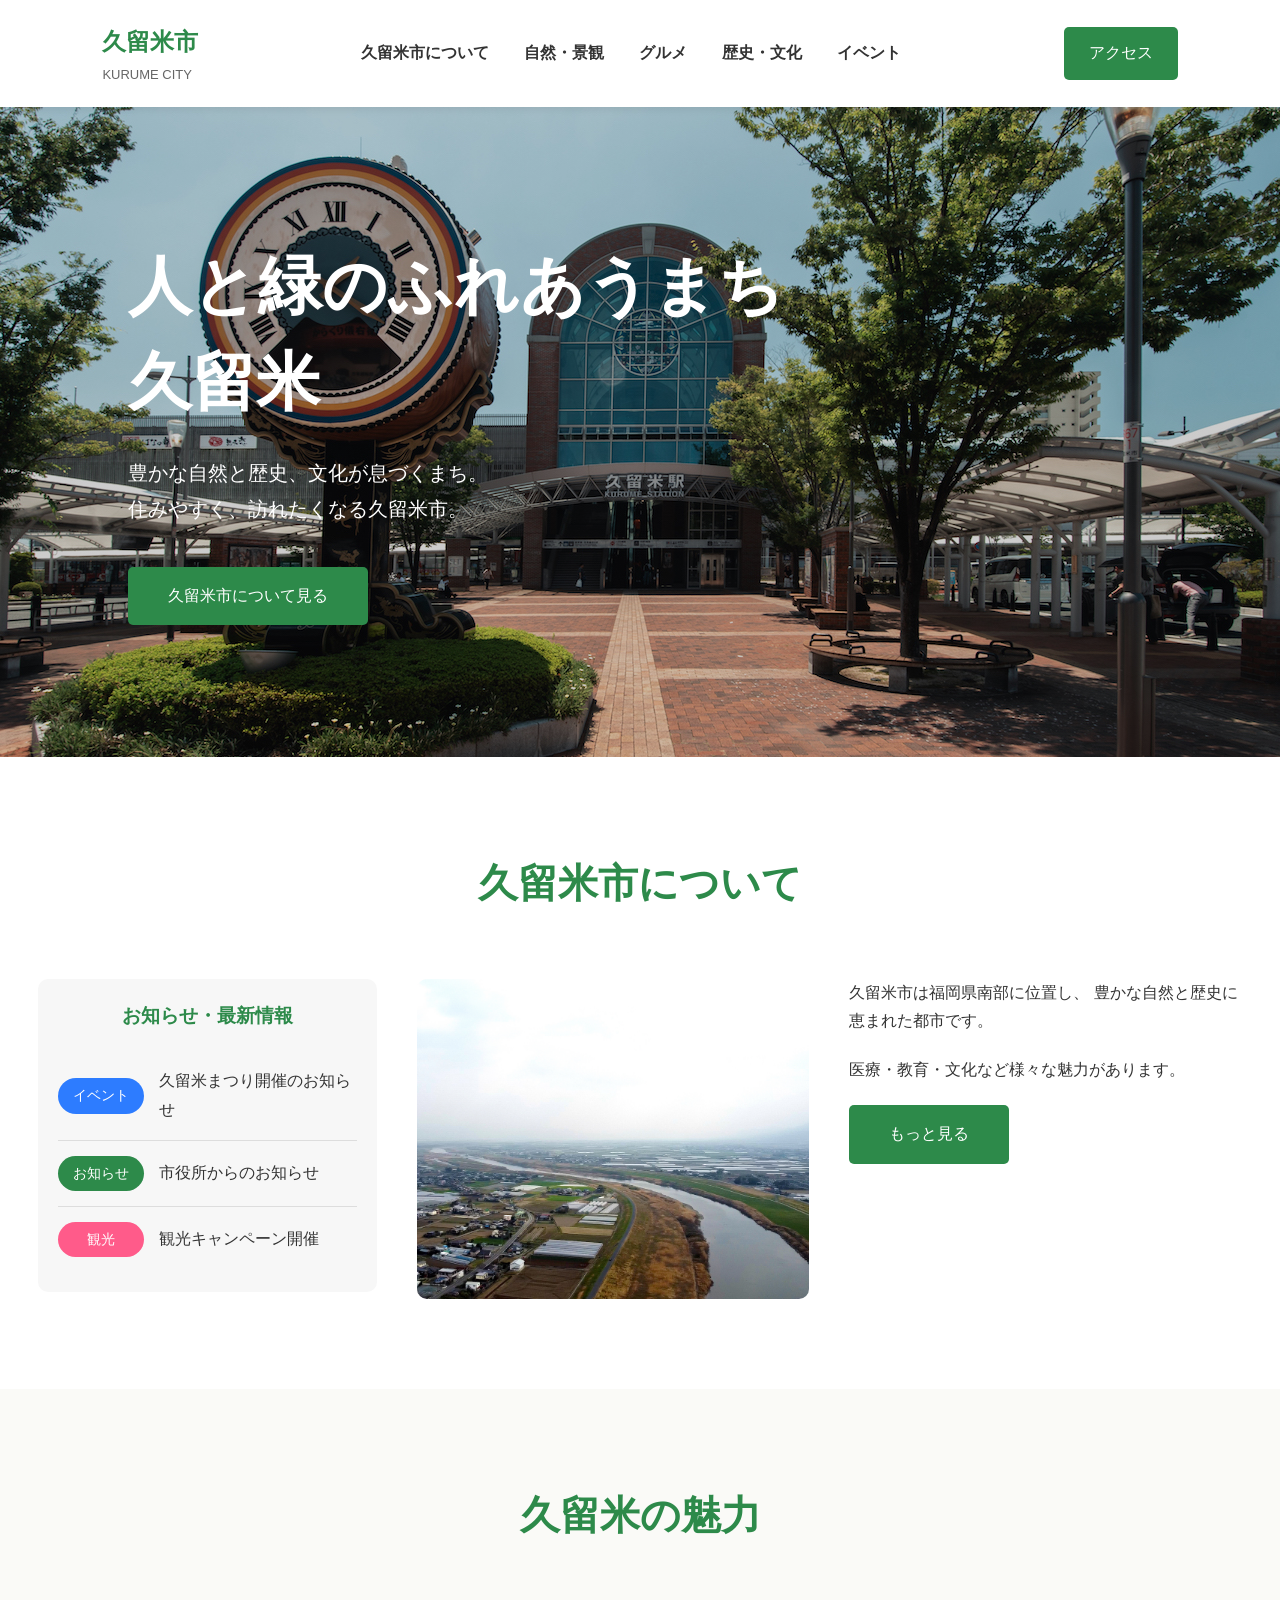
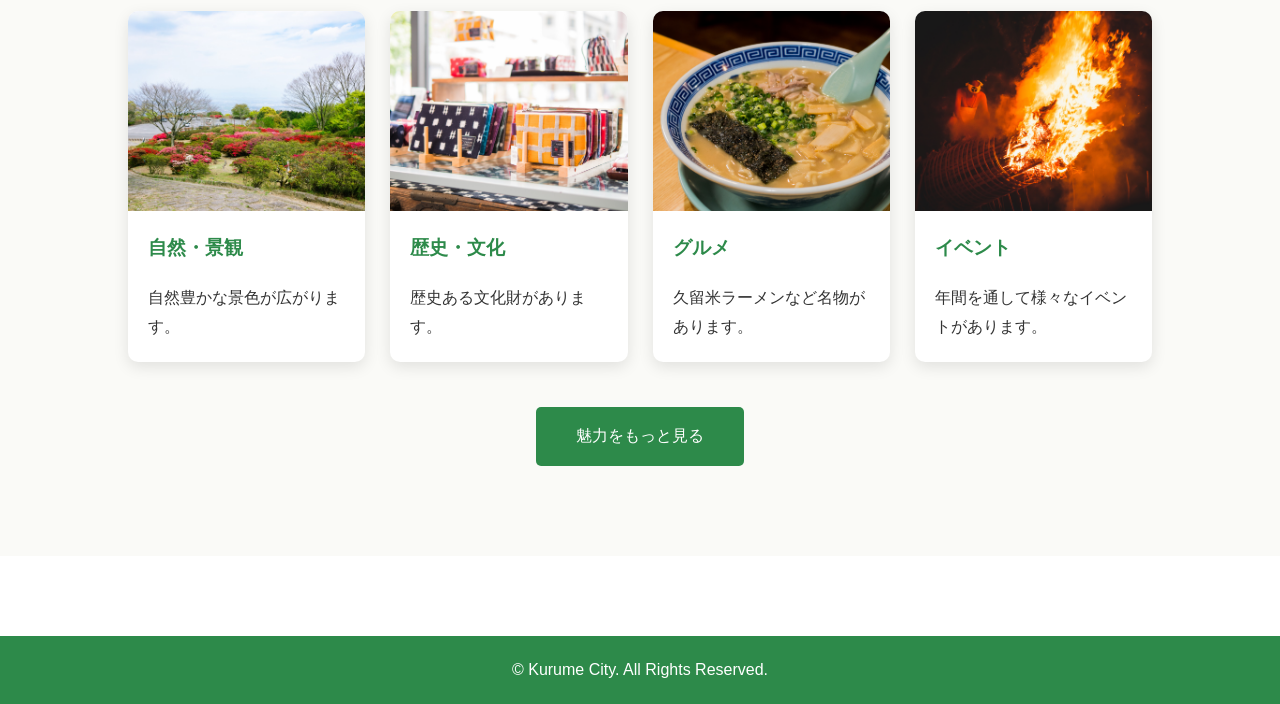
==== commit 21f9c45c: "tuika" ====
--- a/gagaga/index.html
+++ b/gagaga/index.html
@@ -21,7 +21,7 @@
     <nav>
         <ul>
             <li><a href="index.html">久留米市について</a></li>
-            <li><a href="#">自然・景観</a></li>
+            <li><a href="nature.html">自然・景観</a></li>
             <li><a href="#">グルメ</a></li>
             <li><a href="#">歴史・文化</a></li>
             <li><a href="event.html">イベント</a></li>
--- a/gagaga/style.css
+++ b/gagaga/style.css
@@ -263,6 +263,10 @@
     border-radius: 30px;
 
     font-size: 14px;
+
+    width: 86px;
+
+    text-align: center;
 }
 
 .blue {
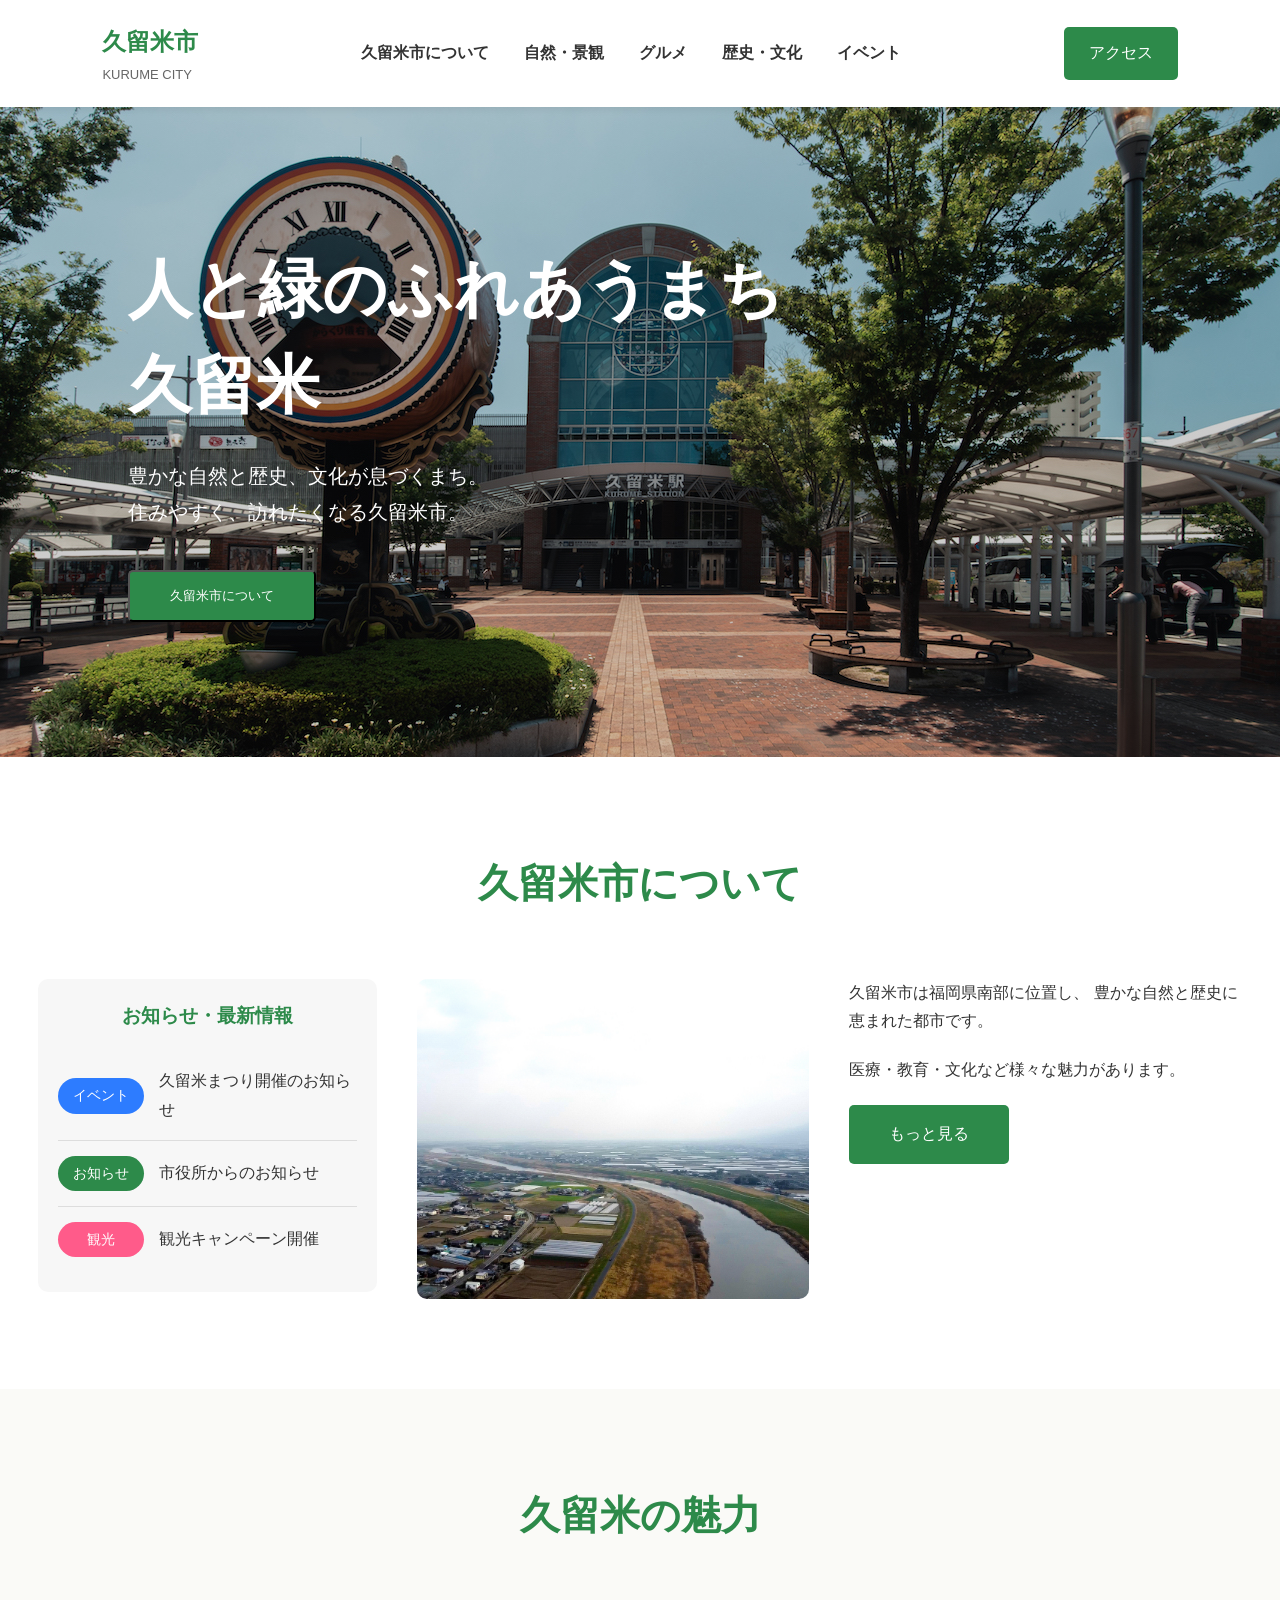
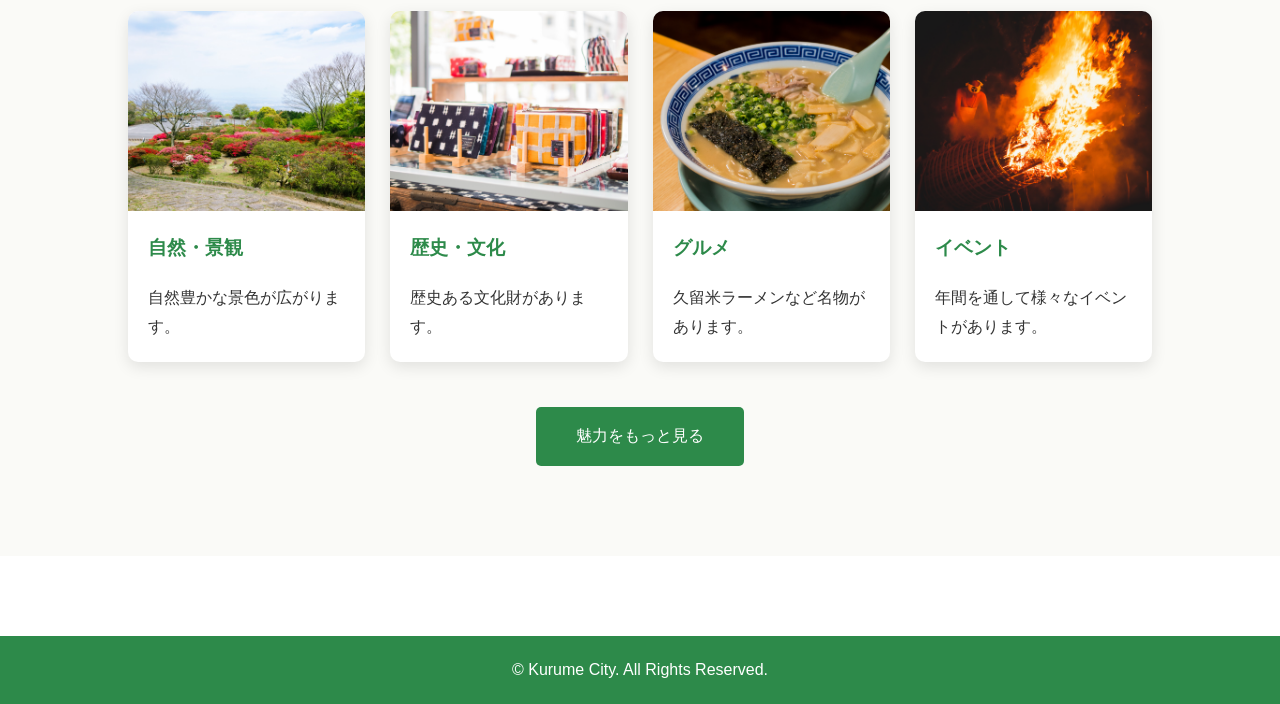
==== commit 581607cb: "追加" ====
--- a/gagaga/index.html
+++ b/gagaga/index.html
@@ -22,8 +22,8 @@
         <ul>
             <li><a href="index.html">久留米市について</a></li>
             <li><a href="nature.html">自然・景観</a></li>
-            <li><a href="#">グルメ</a></li>
-            <li><a href="#">歴史・文化</a></li>
+            <li><a href="gourmet.html">グルメ</a></li>
+            <li><a href="history.html">歴史・文化</a></li>
             <li><a href="event.html">イベント</a></li>
         </ul>
     </nav>
@@ -48,9 +48,9 @@
             住みやすく、訪れたくなる久留米市。
         </p>
 
-        <a href="#" class="button">
-            久留米市について見る
-        </a>
+        <button class="button">
+            久留米市について
+        </button>
 
     </div>
 
@@ -92,7 +92,7 @@
 
         <!-- 右側 -->
         <div class="about-image">
-            <img src="images/筑後川.jpg" alt="">
+            <img src="images/筑後川.jpg" alt="筑後川">
         </div>
 
         <div class="about-text">
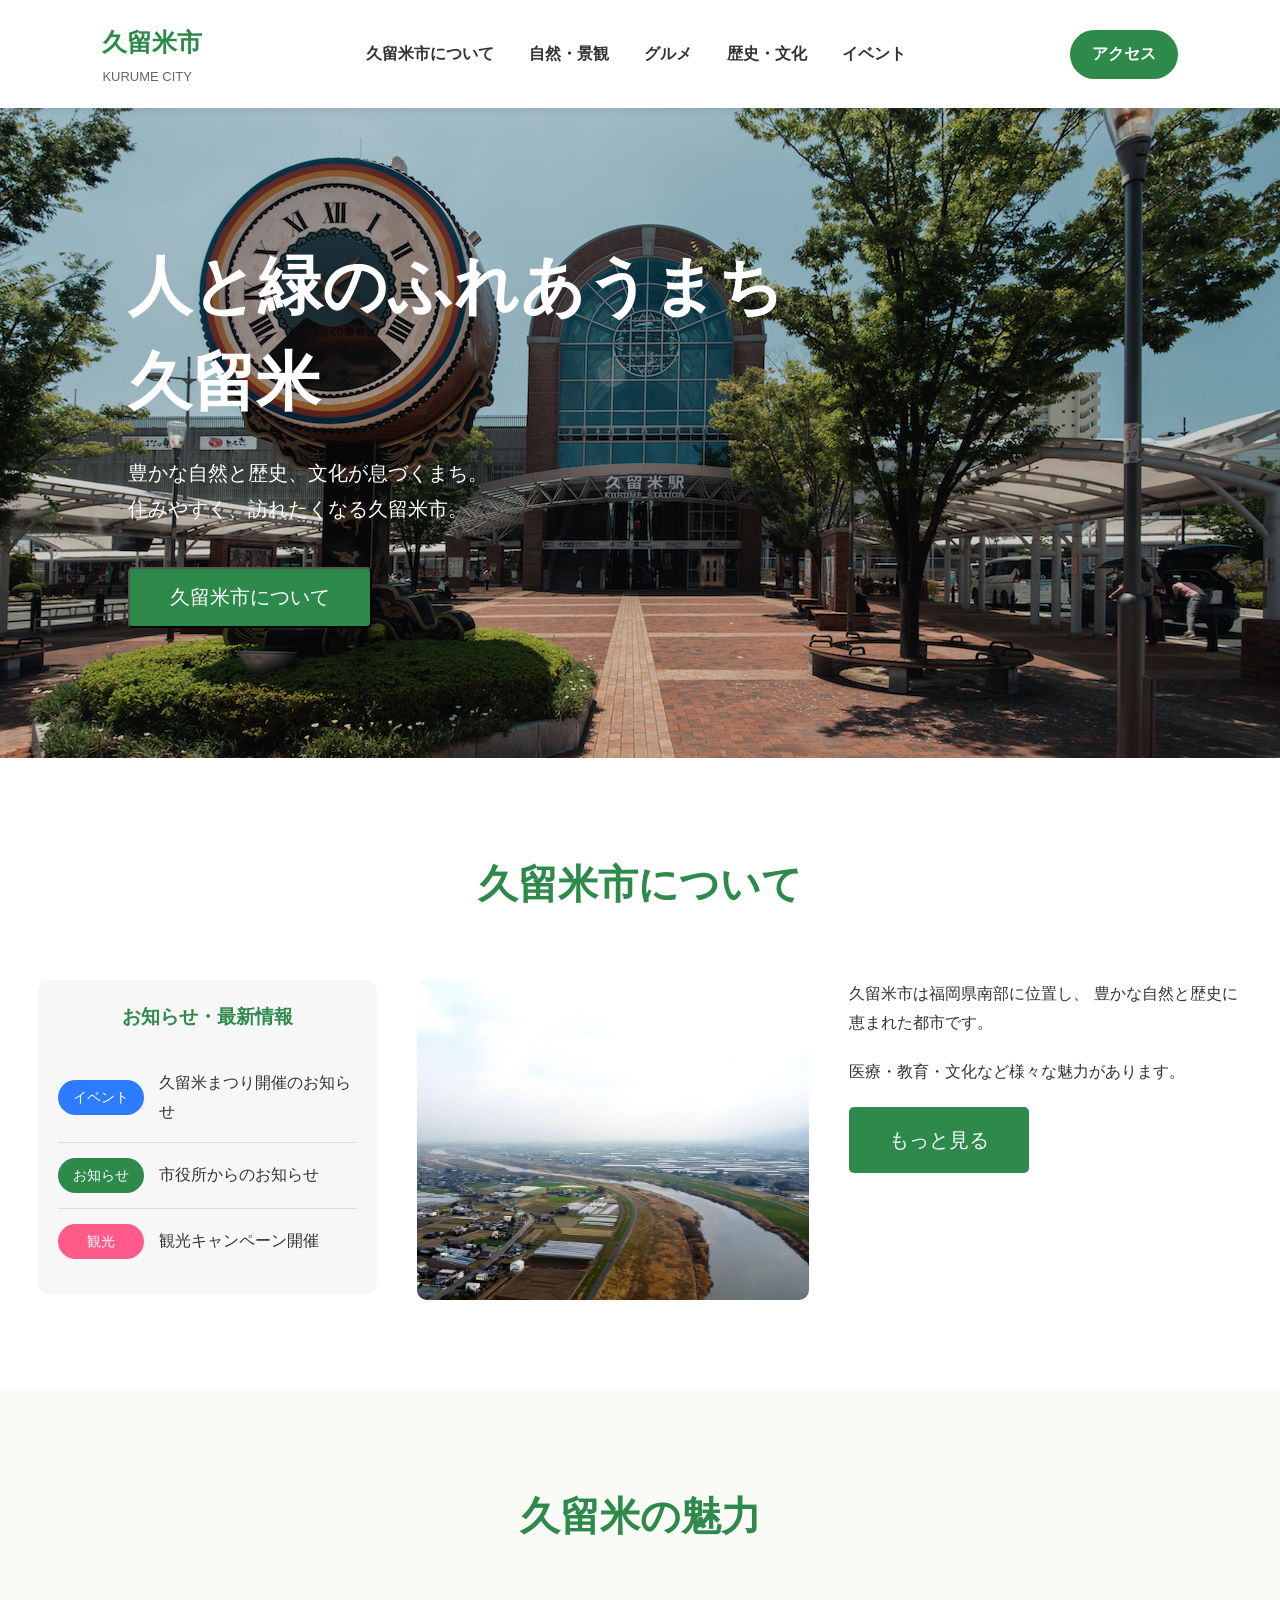
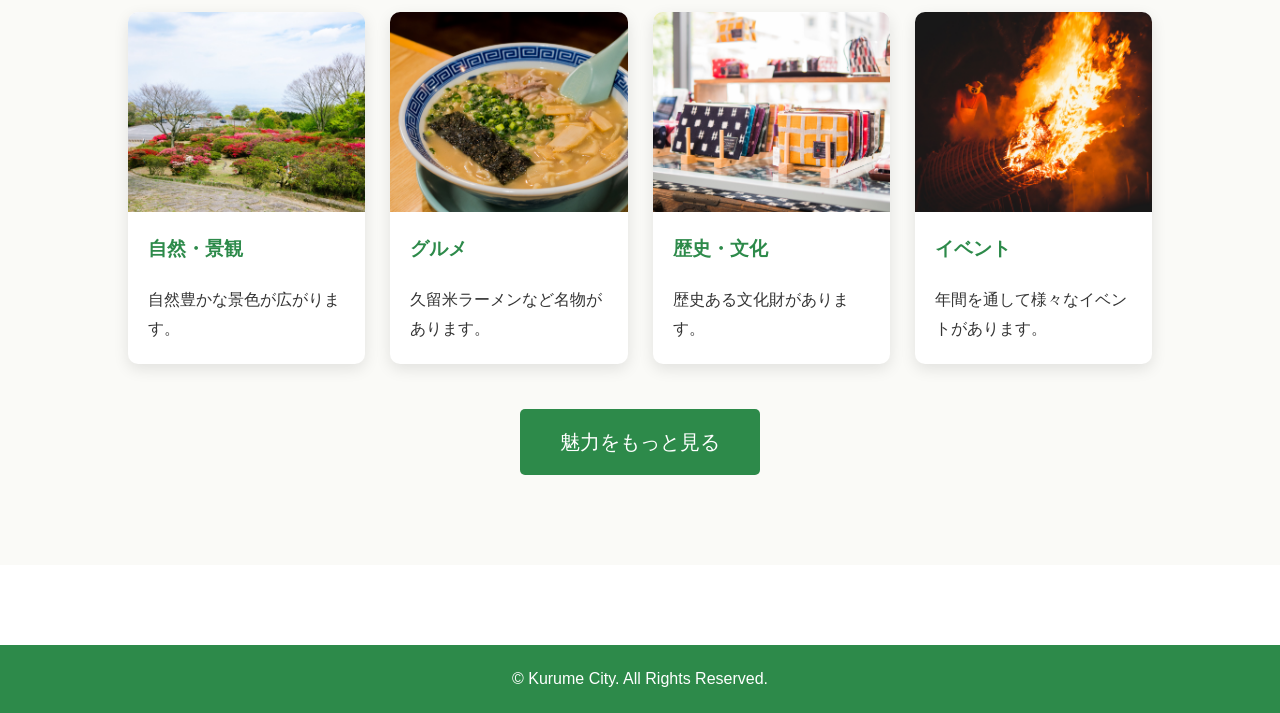
==== commit 34f6fbde: "tuika" ====
--- a/gagaga/index.html
+++ b/gagaga/index.html
@@ -48,7 +48,7 @@
             住みやすく、訪れたくなる久留米市。
         </p>
 
-        <button class="button">
+        <button id="scroll-trigger" class="button">
             久留米市について
         </button>
 
@@ -59,8 +59,11 @@
 <!-- ================= 久留米市について ================= -->
 
 <section class="about">
+     <div id="target-destination">
 
     <h2>久留米市について</h2>
+
+</div>
 
     <div class="about-box">
 
@@ -137,24 +140,24 @@
         <div class="card">
 
             <div class="card-image">
+                <img class="card-images" src="images/久留米ラーメン.JPG" alt="a">
+            </div>
+
+            <h3>グルメ</h3>
+
+            <p>久留米ラーメンなど名物があります。</p>
+
+        </div>
+
+        <div class="card">
+
+            <div class="card-image">
                 <img class="card-images" src="images/久留米絣.JPG" alt="a">
             </div>
 
             <h3>歴史・文化</h3>
 
             <p>歴史ある文化財があります。</p>
-
-        </div>
-
-        <div class="card">
-
-            <div class="card-image">
-                <img class="card-images" src="images/久留米ラーメン.JPG" alt="a">
-            </div>
-
-            <h3>グルメ</h3>
-
-            <p>久留米ラーメンなど名物があります。</p>
 
         </div>
 
@@ -196,6 +199,6 @@
     </div>
 
 </footer>
-
+<script src="index.js"></script>
 </body>
 </html>
--- a/gagaga/style.css
+++ b/gagaga/style.css
@@ -48,6 +48,7 @@
 
 .logo h2 {
     color: #2d8a4a;
+    font-size: 25px;
 }
 
 .logo p {
@@ -84,14 +85,15 @@
 -------------------------- */
 
 .contact {
-    padding: 12px 25px;
-
+    padding: 10px 22px;
+
+    color: #fff;
     background: #2d8a4a;
-    color: #fff;
-
-    border-radius: 5px;
-
-    transition: 0.3s;
+
+    border-radius: 25px;
+
+    font-weight: bold;
+
 }
 
 .contact:hover {
@@ -155,6 +157,8 @@
     border-radius: 5px;
 
     transition: 0.3s;
+
+    font-size: 20px;
 }
 
 .button:hover {
@@ -186,6 +190,10 @@
 
 .about {
     padding: 90px 3%;
+}
+
+#target-destination {
+    scroll-margin-top: 120px;
 }
 
 
